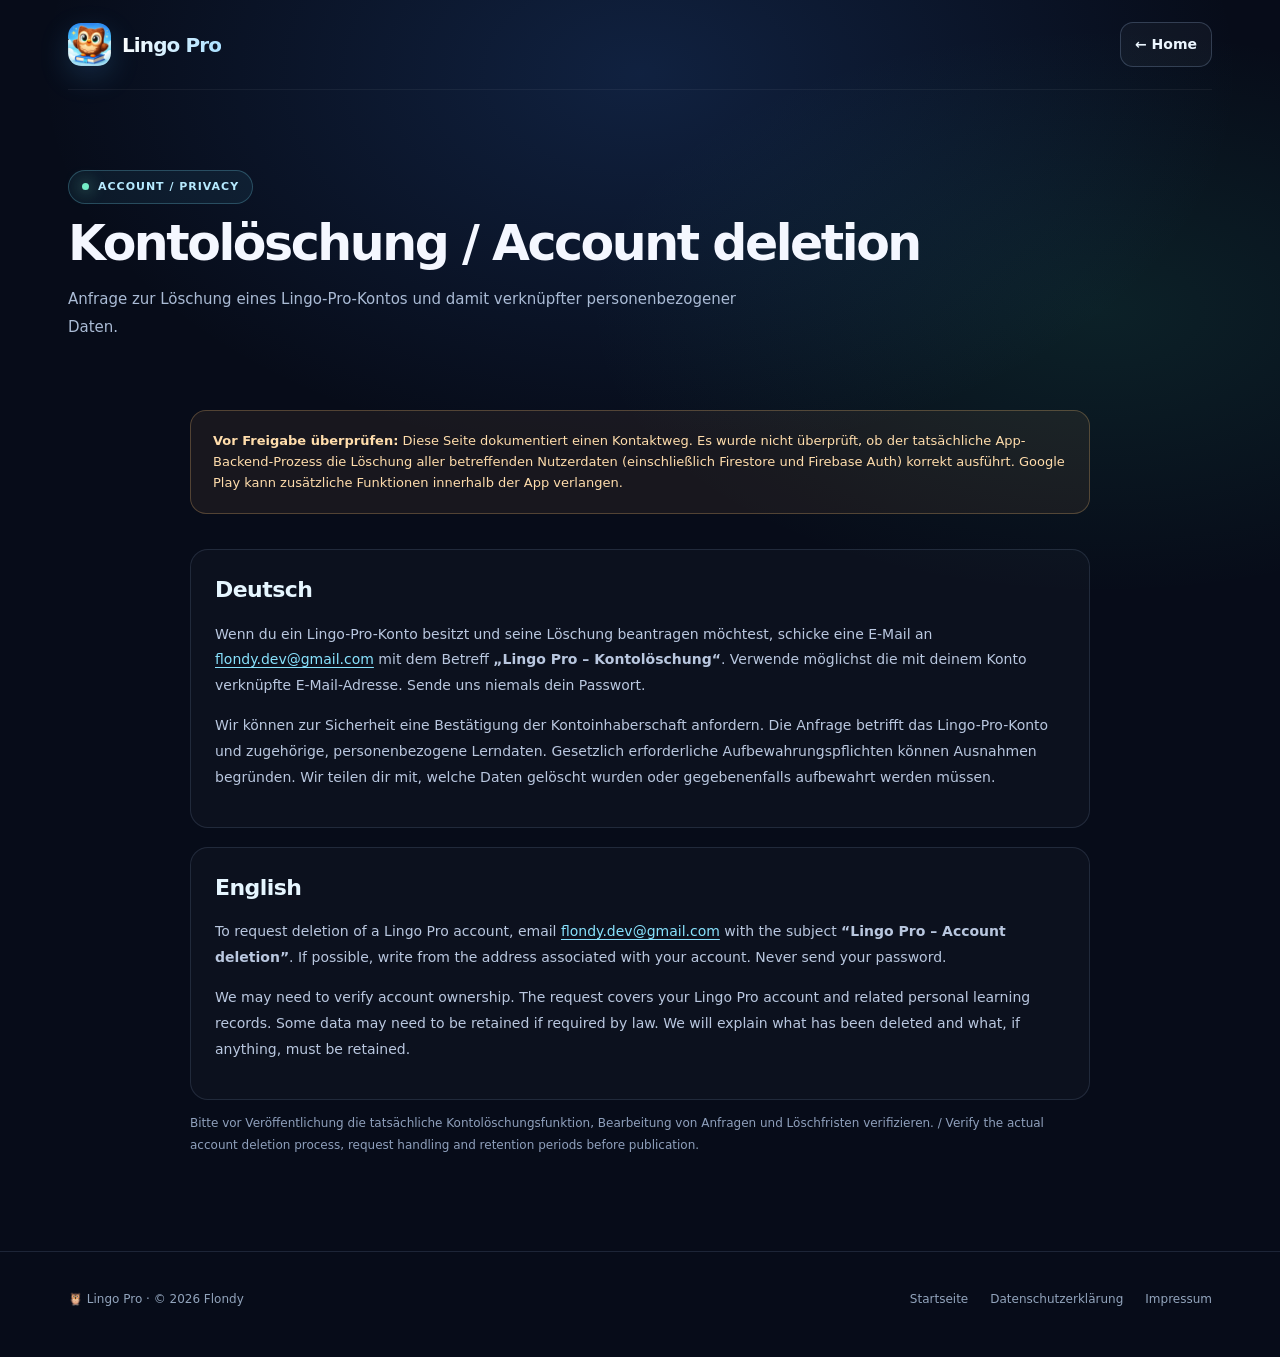
==== delete-account.html @ 6015df48 "Add files via upload" ====
<!DOCTYPE html><html lang="de"><head><meta charset="utf-8"><meta name="viewport" content="width=device-width,initial-scale=1"><meta name="theme-color" content="#070c19"><link rel="icon" href="assets/favicon.png"><link rel="stylesheet" href="styles.css"><title>Kontolöschung / Account deletion – Lingo Pro</title></head><body><div class="top-glow" aria-hidden="true"></div><div class="wrap"><header class="header"><a class="brand" href="index.html"><img src="assets/favicon.png" class="brand-icon" alt=""><span>Lingo Pro</span></a><a href="index.html" class="btn outline" style="padding:10px 14px;min-height:0">← Home</a></header><div class="page-hero"><span class="eyebrow">ACCOUNT / PRIVACY</span><h1 class="page-title">Kontolöschung / Account deletion</h1><p class="section-intro">Anfrage zur Löschung eines Lingo-Pro-Kontos und damit verknüpfter personenbezogener Daten.</p></div><main class="prose"><div class="notice"><strong>Vor Freigabe überprüfen:</strong> Diese Seite dokumentiert einen Kontaktweg. Es wurde nicht überprüft, ob der tatsächliche App-Backend-Prozess die Löschung aller betreffenden Nutzerdaten (einschließlich Firestore und Firebase Auth) korrekt ausführt. Google Play kann zusätzliche Funktionen innerhalb der App verlangen.</div><div class="block"><h2>Deutsch</h2><p>Wenn du ein Lingo-Pro-Konto besitzt und seine Löschung beantragen möchtest, schicke eine E-Mail an <a href="mailto:flondy.dev@gmail.com?subject=Lingo%20Pro%20-%20Kontol%C3%B6schung">flondy.dev@gmail.com</a> mit dem Betreff <strong>„Lingo Pro – Kontolöschung“</strong>. Verwende möglichst die mit deinem Konto verknüpfte E-Mail-Adresse. Sende uns niemals dein Passwort.</p><p>Wir können zur Sicherheit eine Bestätigung der Kontoinhaberschaft anfordern. Die Anfrage betrifft das Lingo-Pro-Konto und zugehörige, personenbezogene Lerndaten. Gesetzlich erforderliche Aufbewahrungspflichten können Ausnahmen begründen. Wir teilen dir mit, welche Daten gelöscht wurden oder gegebenenfalls aufbewahrt werden müssen.</p></div><div class="block" lang="en" style="margin-top:19px"><h2>English</h2><p>To request deletion of a Lingo Pro account, email <a href="mailto:flondy.dev@gmail.com?subject=Lingo%20Pro%20-%20Account%20deletion">flondy.dev@gmail.com</a> with the subject <strong>“Lingo Pro – Account deletion”</strong>. If possible, write from the address associated with your account. Never send your password.</p><p>We may need to verify account ownership. The request covers your Lingo Pro account and related personal learning records. Some data may need to be retained if required by law. We will explain what has been deleted and what, if anything, must be retained.</p></div><p class="footnote">Bitte vor Veröffentlichung die tatsächliche Kontolöschungsfunktion, Bearbeitung von Anfragen und Löschfristen verifizieren. / Verify the actual account deletion process, request handling and retention periods before publication.</p></main></div><footer class="footer"><div class="wrap footer-row"><span>🦉 Lingo Pro · © 2026 Flondy</span><div class="footer-links"><a href="index.html">Startseite</a><a href="privacy.html">Datenschutzerklärung</a><a href="impressum.html">Impressum</a></div></div></footer></body></html>
---- styles.css ----
:root{color-scheme:dark;--bg:#070c19;--surface:#101a2d;--surface2:#15213a;--ink:#f4f7ff;--muted:#a9b7d1;--line:rgba(180,208,255,.13);--blue:#65caff;--mint:#74edc7;--gold:#ffcf8b;--radius:26px}
*{box-sizing:border-box}html{scroll-behavior:smooth}body{margin:0;background:var(--bg);color:var(--ink);font-family:Inter,ui-sans-serif,system-ui,-apple-system,BlinkMacSystemFont,'Segoe UI',sans-serif;line-height:1.6;overflow-x:hidden}a{color:inherit;text-decoration:none}button{font:inherit}button,a{-webkit-tap-highlight-color:transparent}button:focus-visible,a:focus-visible{outline:3px solid var(--gold);outline-offset:4px}::selection{background:rgba(101,202,255,.35);color:white}.wrap{max-width:1192px;margin:0 auto;padding:0 24px}.top-glow{position:absolute;z-index:-1;pointer-events:none;inset:0 0 auto;height:820px;background:radial-gradient(ellipse 60% 60% at 50% 9%,rgba(53,119,220,.2),transparent 78%),radial-gradient(ellipse 50% 43% at 86% 38%,rgba(45,175,140,.13),transparent 80%)}.sky-grid{position:absolute;z-index:-1;inset:0 0 auto;height:920px;opacity:.18;background-image:linear-gradient(rgba(160,193,255,.07) 1px,transparent 1px),linear-gradient(90deg,rgba(160,193,255,.07) 1px,transparent 1px);background-size:60px 60px;mask-image:linear-gradient(to bottom,#000,transparent 85%)}.header{height:90px;display:flex;align-items:center;justify-content:space-between;gap:16px;border-bottom:1px solid rgba(255,255,255,.055)}.brand{display:flex;align-items:center;gap:11px;font-size:20px;font-weight:900;letter-spacing:-.9px}.brand-icon{width:43px;height:43px;display:block;border-radius:13px;object-fit:cover;box-shadow:0 10px 30px rgba(75,177,255,.18)}.brand span{background:linear-gradient(105deg,#fff,#a8dfff);background-clip:text;-webkit-background-clip:text;color:transparent}.nav{display:flex;align-items:center;gap:28px}.nav a{color:#c3cee2;font-size:13px;font-weight:650;transition:color .2s}.nav a:hover{color:white}.language-toggle{display:flex;align-items:center;border:1px solid var(--line);border-radius:13px;padding:4px;gap:2px;background:rgba(255,255,255,.035)}.language-toggle button{cursor:pointer;border:0;border-radius:9px;background:transparent;padding:7px 10px;color:#b3bfd5;font-size:12px;font-weight:800}.language-toggle button.active{background:#263954;color:#fff}.mobile-cta{display:none}.eyebrow{display:inline-flex;align-items:center;gap:9px;border:1px solid rgba(122,223,243,.25);border-radius:99px;padding:7px 13px;color:#b6eaff;background:rgba(67,167,202,.09);font-weight:750;font-size:11px;letter-spacing:.09em;text-transform:uppercase}.eyebrow:before{content:'';height:7px;width:7px;border-radius:100%;background:var(--mint);box-shadow:0 0 16px var(--mint)}.hero{position:relative;display:grid;grid-template-columns:1.04fr .96fr;align-items:center;gap:50px;min-height:680px;padding-top:52px;padding-bottom:95px}.hero h1{font-size:clamp(47px,5.6vw,79px);letter-spacing:-.065em;line-height:1.05;margin:25px 0 20px;max-width:780px;font-weight:850}.gradient-text{background:linear-gradient(105deg,#85e4ff 5%,#75c4ff 48%,#76e5c1 100%);background-clip:text;-webkit-background-clip:text;color:transparent}.hero-lead{color:#bac8e2;font-size:17px;max-width:475px;line-height:1.85}.actions{display:flex;flex-wrap:wrap;gap:12px;margin-top:30px}.btn{display:inline-flex;align-items:center;justify-content:center;gap:10px;padding:14px 19px;border-radius:13px;font-weight:760;font-size:14px;min-height:49px;transition:transform .22s,border .22s,background .22s;cursor:pointer}.btn:hover{transform:translateY(-2px)}.btn.primary{color:#081627;background:linear-gradient(115deg,#8adfff,#74e9cb);box-shadow:0 12px 37px rgba(84,194,207,.14)}.btn.outline{border:1px solid rgba(179,212,255,.21);color:#ecf6ff;background:rgba(255,255,255,.035)}.small-note{font-size:12px;color:#91a3c0;margin-top:18px}.hero-art{position:relative;min-width:0;min-height:540px;display:grid;place-items:center}.art-orbit{position:absolute;inset:9% 0;background:radial-gradient(circle at center,rgba(88,187,226,.16),transparent 60%);border:1px solid rgba(124,192,247,.09);border-radius:50%;transform:rotate(-16deg) scale(.98)}.art-orbit.two{inset:16% 10%;transform:rotate(33deg);border-style:dashed}.owl-card{position:relative;width:min(86%,410px);border-radius:40px;padding:24px;background:linear-gradient(145deg,rgba(41,69,106,.95),rgba(12,22,43,.97));border:1px solid rgba(172,214,255,.19);box-shadow:0 42px 115px rgba(0,0,0,.42),0 0 80px rgba(34,116,195,.15);transform:rotate(-3deg)}.owl-card .glass-top{display:flex;justify-content:space-between;align-items:center;color:#b2c5db;font-weight:750;font-size:12px;margin-bottom:13px}.brand-chip{border:1px solid rgba(137,229,203,.25);border-radius:40px;background:rgba(88,212,172,.10);color:#b8f4dc;padding:3px 9px;font-size:10px;letter-spacing:.09em}.owl-image{display:block;width:100%;aspect-ratio:1/1;object-fit:cover;border-radius:27px;box-shadow:0 24px 54px rgba(0,0,0,.3)}.owl-card h3{font-size:22px;line-height:1.3;letter-spacing:-.045em;margin:20px 0 4px}.owl-card p{margin:0;color:#aabbd4;font-size:13px}.floating-label{position:absolute;border:1px solid rgba(182,216,255,.18);background:rgba(16,32,57,.93);box-shadow:0 15px 40px rgba(0,0,0,.30);border-radius:18px;padding:14px 17px;backdrop-filter:blur(12px);font-size:12px;color:#d9eaf8}.float-a{top:15%;right:-4%;transform:rotate(6deg)}.float-b{bottom:14%;left:-9%;transform:rotate(-7deg)}.float-a b,.float-b b{display:block;color:white;font-size:15px;letter-spacing:-.035em}.float-a .dot{display:inline-block;width:8px;height:8px;background:#74e9c7;border-radius:50%;margin-right:6px}.section{padding:102px 0;scroll-margin-top:34px}.section-head{max-width:740px;margin-bottom:40px}.kicker{color:#85e5d2;font-size:11px;font-weight:820;text-transform:uppercase;letter-spacing:.17em}.section h2,.page-title{font-size:clamp(31px,4vw,49px);letter-spacing:-.05em;line-height:1.14;margin:12px 0 14px}.section-head p,.section-intro{font-size:15px;line-height:1.85;color:#aabbd5;max-width:680px}.feature-grid{display:grid;grid-template-columns:repeat(3,minmax(0,1fr));gap:16px}.feature{border:1px solid var(--line);border-radius:22px;padding:28px;min-height:230px;background:linear-gradient(155deg,rgba(27,47,75,.7),rgba(10,19,37,.83));position:relative;overflow:hidden;transition:transform .25s,border-color .25s}.feature:hover{transform:translateY(-4px);border-color:rgba(124,224,235,.38)}.feature .symbol{width:52px;height:52px;border-radius:16px;display:grid;place-items:center;font-size:25px;background:rgba(115,211,230,.11);border:1px solid rgba(150,212,254,.12);margin-bottom:19px}.feature h3{font-size:19px;letter-spacing:-.032em;margin:0 0 8px}.feature p{font-size:13px;color:#adbbd2;margin:0;line-height:1.8}.languages{display:flex;flex-wrap:wrap;gap:10px;margin-top:27px}.language-pill{background:rgba(255,255,255,.045);border:1px solid var(--line);border-radius:12px;padding:9px 13px;color:#dce7f5;font-size:12px;font-weight:680}.demo-wrap{background:linear-gradient(120deg,rgba(38,86,126,.21),rgba(23,49,80,.17));border:1px solid var(--line);border-radius:35px;padding:40px;display:grid;grid-template-columns:1fr 1fr;gap:45px;align-items:center;position:relative;overflow:hidden}.demo-copy h2{margin:12px 0 15px}.demo-copy p{color:#b4c4dc;line-height:1.86;font-size:14px}.disclaimer{font-size:12px!important;color:#91a4c4!important;margin-top:22px}.demo-surface{margin:auto;width:100%;max-width:408px;border-radius:27px;border:1px solid rgba(179,220,248,.16);background:#0b152a;padding:25px;box-shadow:0 34px 75px rgba(0,0,0,.32)}.demo-top{display:flex;justify-content:space-between;align-items:center;color:#9eb1ce;font-size:12px;font-weight:720}.demo-progress{height:7px;border-radius:50px;background:#243650;margin:18px 0 25px;overflow:hidden}.demo-progress span{display:block;width:40%;height:100%;border-radius:20px;background:linear-gradient(90deg,var(--blue),var(--mint))}.demo-caption{font-size:11px;text-transform:uppercase;color:#9fcbe5;letter-spacing:.13em;font-weight:840}.demo-word{font-size:34px;letter-spacing:-.05em;font-weight:840;margin:8px 0 18px}.demo-choices{display:grid;gap:9px}.demo-choice{width:100%;text-align:left;padding:12px 15px;border:1px solid rgba(175,206,244,.16);border-radius:12px;background:rgba(255,255,255,.035);color:#e9f2ff;cursor:pointer;transition:all .18s}.demo-choice:hover{border-color:rgba(133,215,255,.6);background:rgba(118,197,235,.1)}.demo-choice.correct{border-color:#7be2b6;background:rgba(66,175,127,.16)}.demo-choice.incorrect{border-color:#ffadac;background:rgba(255,113,110,.12)}.demo-feedback{min-height:23px;margin:14px 0 0;font-size:12px;color:#bcd0e7}.demo-restart{font-size:12px;color:#9ee3e8;cursor:pointer;border:0;background:transparent;padding:4px 0}.steps{display:grid;grid-template-columns:repeat(3,minmax(0,1fr));gap:24px}.step{border-top:1px solid rgba(170,210,250,.24);padding-top:25px}.step .num{font-size:12px;color:#85dcdb;font-weight:850}.step h3{margin:12px 0 6px;font-size:20px;letter-spacing:-.035em}.step p{color:#adbbd3;font-size:13px;line-height:1.8}.faq{display:grid;grid-template-columns:1fr 1.2fr;gap:50px}.faq details{padding:18px 0;border-bottom:1px solid var(--line)}.faq summary{cursor:pointer;font-weight:750;list-style:none;display:flex;gap:10px;justify-content:space-between}.faq summary::-webkit-details-marker{display:none}.faq summary:after{content:'+';color:#7ddde4}.faq details[open] summary:after{content:'−'}.faq details p{font-size:13px;color:#b2c0d7;margin-bottom:2px}.cta-block{margin:0 0 90px;background:linear-gradient(120deg,rgba(62,150,193,.24),rgba(80,201,155,.13) 75%),#101d34;border:1px solid rgba(127,226,228,.25);border-radius:32px;padding:48px;display:flex;justify-content:space-between;gap:24px;align-items:center}.cta-block h2{font-size:clamp(25px,3vw,37px);letter-spacing:-.05em;margin:0 0 7px}.cta-block p{font-size:13px;color:#b0c8dc;margin:0}.footer{border-top:1px solid var(--line);padding:38px 0 48px;color:#92a4bc;font-size:12px}.footer-row{display:flex;justify-content:space-between;align-items:center;flex-wrap:wrap;gap:24px}.footer-links{display:flex;gap:22px;flex-wrap:wrap}.footer-links a:hover{color:#c0edff}.page-hero{padding:80px 0 26px}.prose{max-width:900px;margin:0 auto 95px}.prose .notice{padding:20px 22px;background:rgba(234,164,91,.075);border:1px solid rgba(255,200,119,.25);border-radius:16px;color:#ffddac;margin:27px 0 35px;font-size:13px}.prose h2{font-size:22px;letter-spacing:-.025em;margin:36px 0 12px;color:#e6f6ff}.prose h3{font-size:16px;margin:23px 0 7px;color:#e2efff}.prose p,.prose li{color:#b9c7df;font-size:14px;line-height:1.85}.prose ul{padding-left:23px}.prose a{color:#88e2fd;text-decoration:underline;text-underline-offset:3px}.prose .block{padding:22px 24px;background:rgba(255,255,255,.025);border:1px solid var(--line);border-radius:18px}.prose .block h2:first-child{margin-top:0}.muted{color:#98aac4}.footnote{font-size:12px!important;color:#8fa0bc!important}.legal-switch{margin:20px 0 14px}.legal-switch button{background:transparent;border:1px solid var(--line);border-radius:11px;padding:9px 16px;color:#aac7df;cursor:pointer;margin-right:7px;font-weight:800}.legal-switch button.active{background:rgba(110,208,228,.16);border-color:rgba(148,225,235,.48);color:#e4fbff}.hidden{display:none!important}
@media(max-width:980px){.nav{gap:15px}.nav a{font-size:12px}.hero{gap:20px}.floating-label.float-b{left:-2%}.owl-card{width:90%}.demo-wrap{gap:23px;padding:26px}.faq{gap:25px}}
@media(max-width:760px){.header{height:76px}.nav{display:none}.mobile-cta{display:flex;align-items:center;gap:8px}.hero{grid-template-columns:1fr;padding-top:62px;padding-bottom:65px;gap:0;min-height:0}.hero h1{max-width:650px;font-size:clamp(44px,11vw,68px)}.hero-art{min-height:510px}.owl-card{width:min(77%,400px)}.float-a{right:2%}.float-b{left:1%}.section{padding:70px 0}.feature-grid{grid-template-columns:1fr}.feature{min-height:0}.demo-wrap{grid-template-columns:1fr;padding:23px;border-radius:25px}.demo-surface{max-width:440px}.steps{grid-template-columns:1fr;gap:15px}.faq{grid-template-columns:1fr;gap:12px}.cta-block{padding:30px;display:block}.cta-block .btn{margin-top:20px}.page-hero{padding:48px 0 15px}}
@media(max-width:420px){.wrap{padding:0 17px}.brand{font-size:18px}.brand-icon{width:38px;height:38px}.hero-art{min-height:410px}.owl-card{width:86%;padding:14px;border-radius:27px}.owl-card .owl-image{border-radius:20px}.owl-card h3{font-size:19px}.floating-label{font-size:10px;padding:10px 11px}.float-b{left:-2%}.float-a{right:-1%}.actions .btn{width:100%}.demo-surface{padding:18px}}
@media(prefers-reduced-motion:reduce){html{scroll-behavior:auto}*,*:before,*:after{transition:none!important;animation:none!important}}
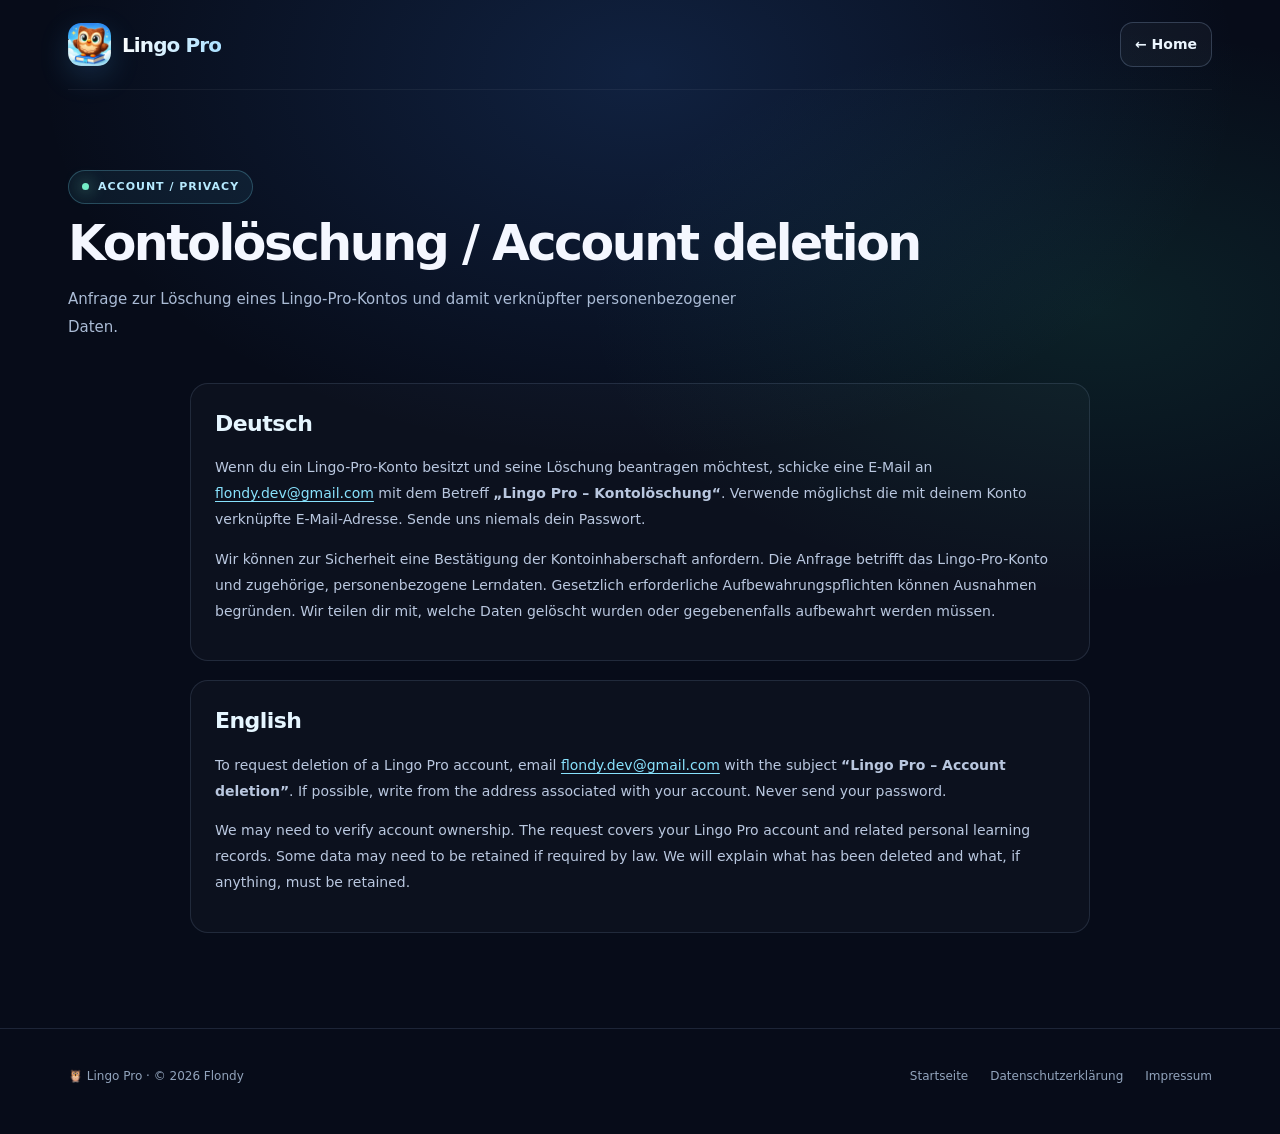
==== commit 70ca3411: "Entwurfshinweise entfernen Sichtbare Hinweise wie "Vor Veröffentlichung ..." und interne Notizen aus" ====
--- a/delete-account.html
+++ b/delete-account.html
@@ -1 +1 @@
-<!DOCTYPE html><html lang="de"><head><meta charset="utf-8"><meta name="viewport" content="width=device-width,initial-scale=1"><meta name="theme-color" content="#070c19"><link rel="icon" href="assets/favicon.png"><link rel="stylesheet" href="styles.css"><title>Kontolöschung / Account deletion – Lingo Pro</title></head><body><div class="top-glow" aria-hidden="true"></div><div class="wrap"><header class="header"><a class="brand" href="index.html"><img src="assets/favicon.png" class="brand-icon" alt=""><span>Lingo Pro</span></a><a href="index.html" class="btn outline" style="padding:10px 14px;min-height:0">← Home</a></header><div class="page-hero"><span class="eyebrow">ACCOUNT / PRIVACY</span><h1 class="page-title">Kontolöschung / Account deletion</h1><p class="section-intro">Anfrage zur Löschung eines Lingo-Pro-Kontos und damit verknüpfter personenbezogener Daten.</p></div><main class="prose"><div class="notice"><strong>Vor Freigabe überprüfen:</strong> Diese Seite dokumentiert einen Kontaktweg. Es wurde nicht überprüft, ob der tatsächliche App-Backend-Prozess die Löschung aller betreffenden Nutzerdaten (einschließlich Firestore und Firebase Auth) korrekt ausführt. Google Play kann zusätzliche Funktionen innerhalb der App verlangen.</div><div class="block"><h2>Deutsch</h2><p>Wenn du ein Lingo-Pro-Konto besitzt und seine Löschung beantragen möchtest, schicke eine E-Mail an <a href="mailto:flondy.dev@gmail.com?subject=Lingo%20Pro%20-%20Kontol%C3%B6schung">flondy.dev@gmail.com</a> mit dem Betreff <strong>„Lingo Pro – Kontolöschung“</strong>. Verwende möglichst die mit deinem Konto verknüpfte E-Mail-Adresse. Sende uns niemals dein Passwort.</p><p>Wir können zur Sicherheit eine Bestätigung der Kontoinhaberschaft anfordern. Die Anfrage betrifft das Lingo-Pro-Konto und zugehörige, personenbezogene Lerndaten. Gesetzlich erforderliche Aufbewahrungspflichten können Ausnahmen begründen. Wir teilen dir mit, welche Daten gelöscht wurden oder gegebenenfalls aufbewahrt werden müssen.</p></div><div class="block" lang="en" style="margin-top:19px"><h2>English</h2><p>To request deletion of a Lingo Pro account, email <a href="mailto:flondy.dev@gmail.com?subject=Lingo%20Pro%20-%20Account%20deletion">flondy.dev@gmail.com</a> with the subject <strong>“Lingo Pro – Account deletion”</strong>. If possible, write from the address associated with your account. Never send your password.</p><p>We may need to verify account ownership. The request covers your Lingo Pro account and related personal learning records. Some data may need to be retained if required by law. We will explain what has been deleted and what, if anything, must be retained.</p></div><p class="footnote">Bitte vor Veröffentlichung die tatsächliche Kontolöschungsfunktion, Bearbeitung von Anfragen und Löschfristen verifizieren. / Verify the actual account deletion process, request handling and retention periods before publication.</p></main></div><footer class="footer"><div class="wrap footer-row"><span>🦉 Lingo Pro · © 2026 Flondy</span><div class="footer-links"><a href="index.html">Startseite</a><a href="privacy.html">Datenschutzerklärung</a><a href="impressum.html">Impressum</a></div></div></footer></body></html>
+<!DOCTYPE html><html lang="de"><head><meta charset="utf-8"><meta name="viewport" content="width=device-width,initial-scale=1"><meta name="theme-color" content="#070c19"><link rel="icon" href="assets/favicon.png"><link rel="stylesheet" href="styles.css"><title>Kontolöschung / Account deletion – Lingo Pro</title></head><body><div class="top-glow" aria-hidden="true"></div><div class="wrap"><header class="header"><a class="brand" href="index.html"><img src="assets/favicon.png" class="brand-icon" alt=""><span>Lingo Pro</span></a><a href="index.html" class="btn outline" style="padding:10px 14px;min-height:0">← Home</a></header><div class="page-hero"><span class="eyebrow">ACCOUNT / PRIVACY</span><h1 class="page-title">Kontolöschung / Account deletion</h1><p class="section-intro">Anfrage zur Löschung eines Lingo-Pro-Kontos und damit verknüpfter personenbezogener Daten.</p></div><main class="prose"><div class="block"><h2>Deutsch</h2><p>Wenn du ein Lingo-Pro-Konto besitzt und seine Löschung beantragen möchtest, schicke eine E-Mail an <a href="mailto:flondy.dev@gmail.com?subject=Lingo%20Pro%20-%20Kontol%C3%B6schung">flondy.dev@gmail.com</a> mit dem Betreff <strong>„Lingo Pro – Kontolöschung“</strong>. Verwende möglichst die mit deinem Konto verknüpfte E-Mail-Adresse. Sende uns niemals dein Passwort.</p><p>Wir können zur Sicherheit eine Bestätigung der Kontoinhaberschaft anfordern. Die Anfrage betrifft das Lingo-Pro-Konto und zugehörige, personenbezogene Lerndaten. Gesetzlich erforderliche Aufbewahrungspflichten können Ausnahmen begründen. Wir teilen dir mit, welche Daten gelöscht wurden oder gegebenenfalls aufbewahrt werden müssen.</p></div><div class="block" lang="en" style="margin-top:19px"><h2>English</h2><p>To request deletion of a Lingo Pro account, email <a href="mailto:flondy.dev@gmail.com?subject=Lingo%20Pro%20-%20Account%20deletion">flondy.dev@gmail.com</a> with the subject <strong>“Lingo Pro – Account deletion”</strong>. If possible, write from the address associated with your account. Never send your password.</p><p>We may need to verify account ownership. The request covers your Lingo Pro account and related personal learning records. Some data may need to be retained if required by law. We will explain what has been deleted and what, if anything, must be retained.</p></div></main></div><footer class="footer"><div class="wrap footer-row"><span>🦉 Lingo Pro · © 2026 Flondy</span><div class="footer-links"><a href="index.html">Startseite</a><a href="privacy.html">Datenschutzerklärung</a><a href="impressum.html">Impressum</a></div></div></footer></body></html>
